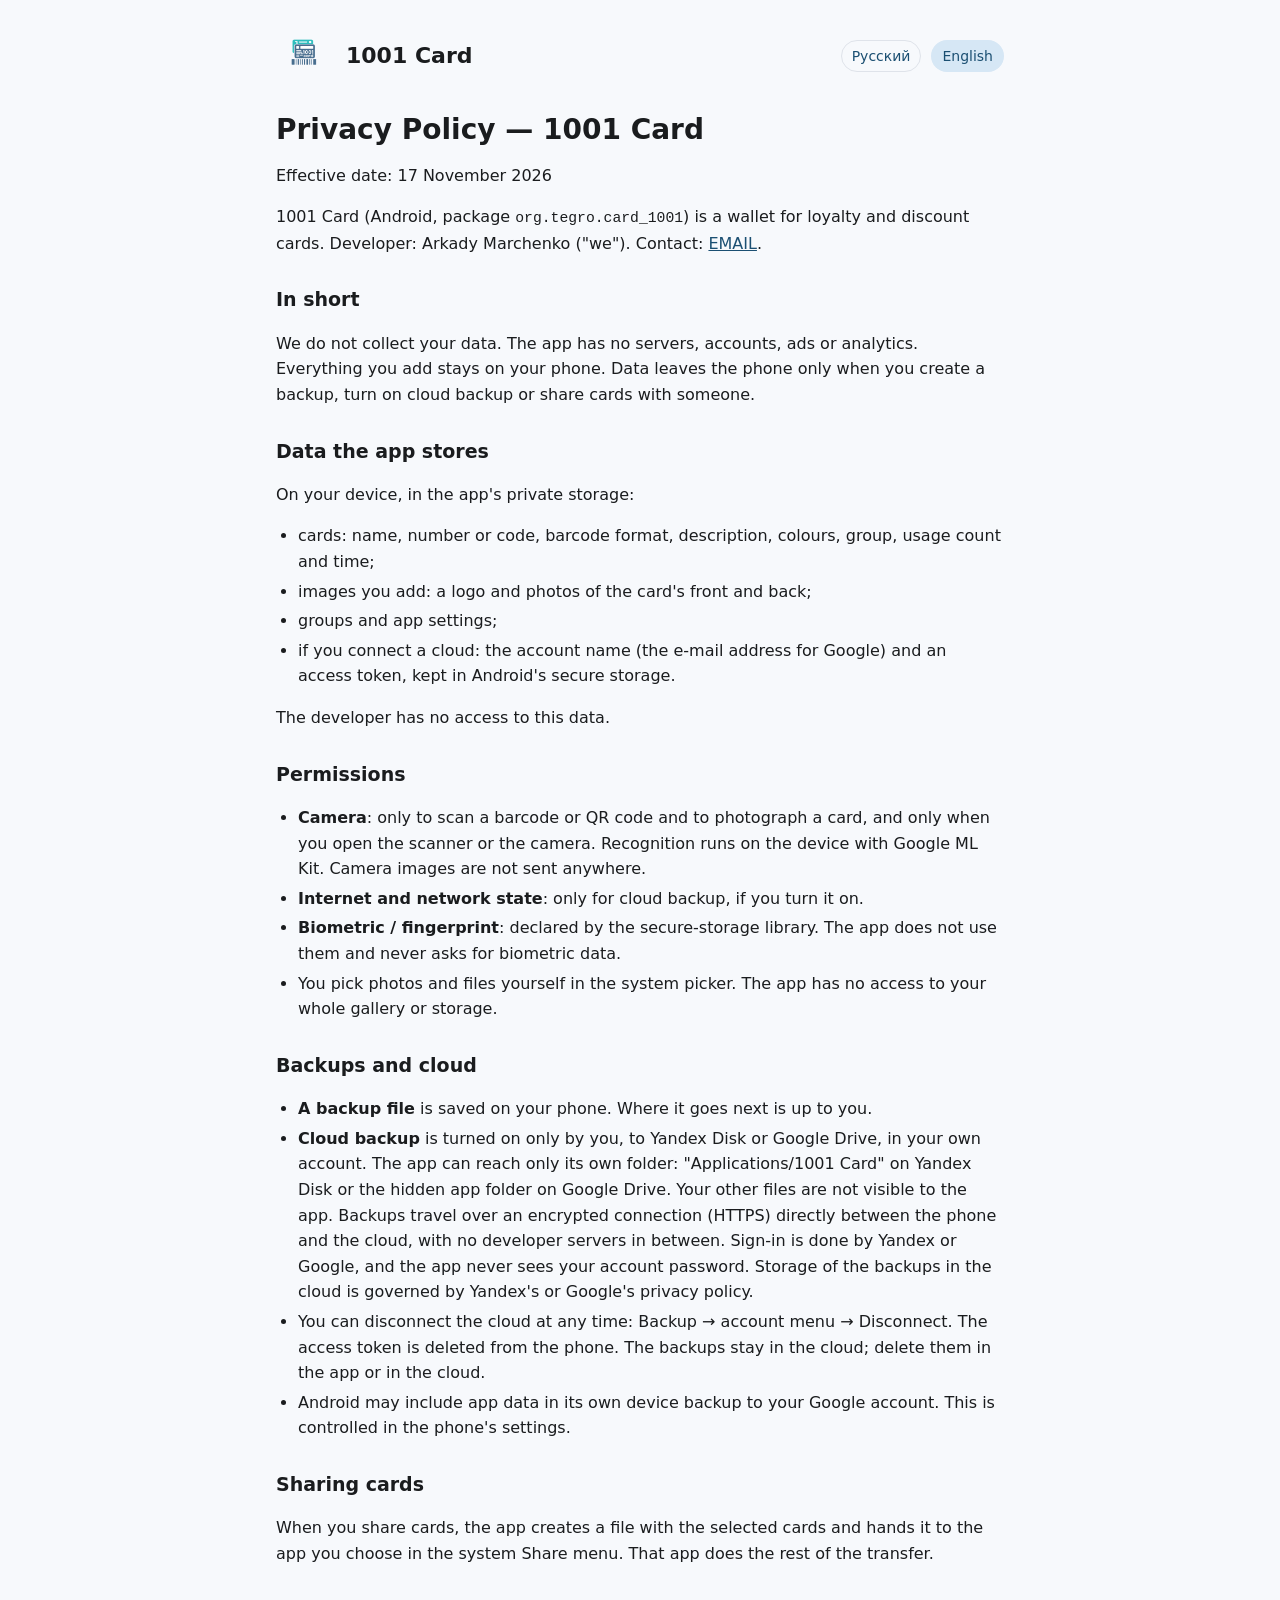
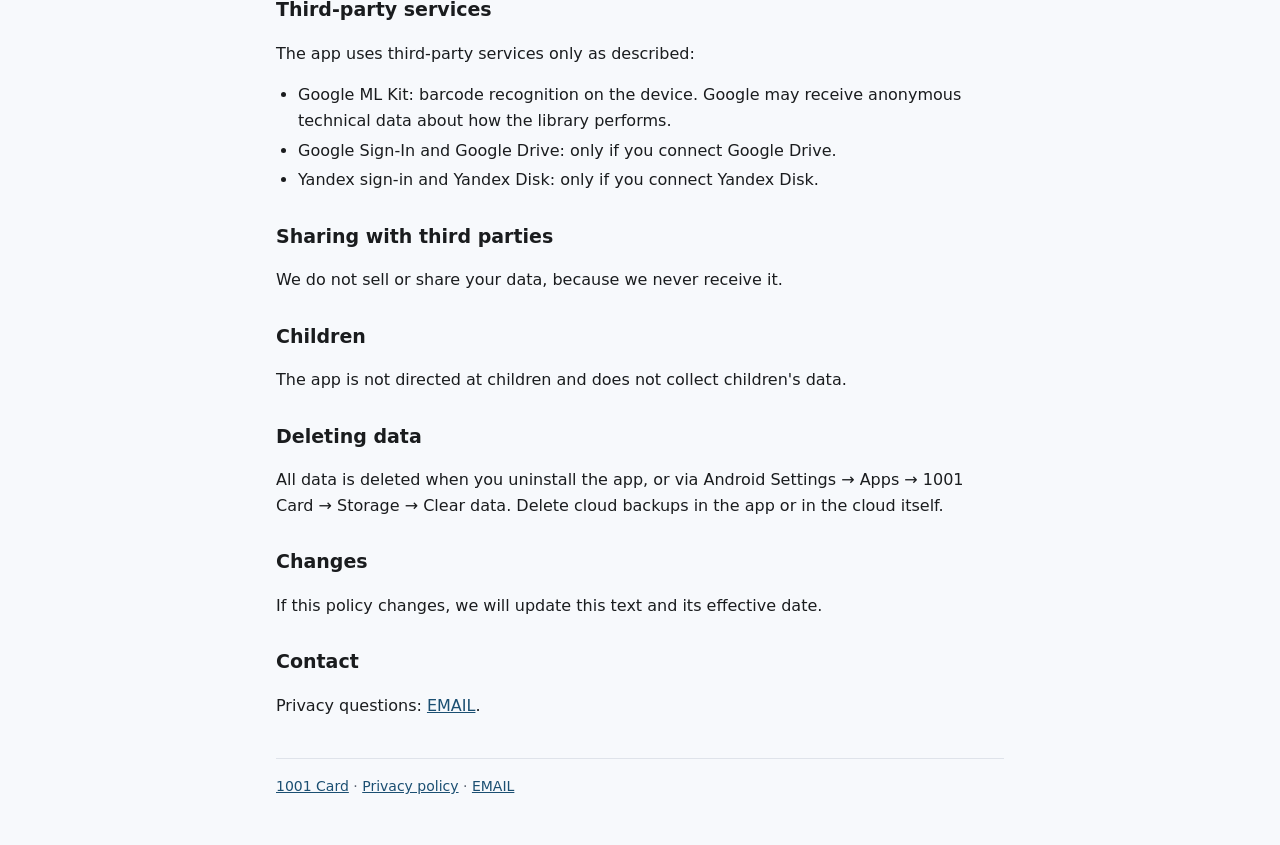
==== privacy.html @ e05da385 "Home page and privacy policy" ====
<!doctype html>
<html lang="en">
<head>
<meta charset="utf-8">
<meta name="viewport" content="width=device-width, initial-scale=1">
<title>1001 Card — Privacy Policy</title>
<meta name="description" content="Privacy policy of 1001 Card, an offline wallet for loyalty cards.">
<link rel="icon" href="favicon.png">
<link rel="stylesheet" href="style.css">
</head>
<body>
<main>
<header>
<a href="./"><img src="icon.png" alt=""></a>
<div class="name"><span data-lang="en">1001 Card</span><span data-lang="ru">1001 Карта</span></div>
<nav class="lang"><a data-to="ru" href="?lang=ru">Русский</a><a data-to="en" href="?lang=en">English</a></nav>
</header>
<section data-lang="en">
<h1>Privacy Policy — 1001 Card</h1>
<p>Effective date: 17 November 2026</p>
<p>1001 Card (Android, package <code>org.tegro.card_1001</code>) is a wallet for loyalty and discount cards. Developer: Arkady Marchenko ("we"). Contact: <a href="mailto:EMAIL">EMAIL</a>.</p>
<h2>In short</h2>
<p>We do not collect your data. The app has no servers, accounts, ads or analytics. Everything you add stays on your phone. Data leaves the phone only when you create a backup, turn on cloud backup or share cards with someone.</p>
<h2>Data the app stores</h2>
<p>On your device, in the app's private storage:</p>
<ul>
<li>cards: name, number or code, barcode format, description, colours, group, usage count and time;</li>
<li>images you add: a logo and photos of the card's front and back;</li>
<li>groups and app settings;</li>
<li>if you connect a cloud: the account name (the e-mail address for Google) and an access token, kept in Android's secure storage.</li>
</ul>
<p>The developer has no access to this data.</p>
<h2>Permissions</h2>
<ul>
<li><strong>Camera</strong>: only to scan a barcode or QR code and to photograph a card, and only when you open the scanner or the camera. Recognition runs on the device with Google ML Kit. Camera images are not sent anywhere.</li>
<li><strong>Internet and network state</strong>: only for cloud backup, if you turn it on.</li>
<li><strong>Biometric / fingerprint</strong>: declared by the secure-storage library. The app does not use them and never asks for biometric data.</li>
<li>You pick photos and files yourself in the system picker. The app has no access to your whole gallery or storage.</li>
</ul>
<h2>Backups and cloud</h2>
<ul>
<li><strong>A backup file</strong> is saved on your phone. Where it goes next is up to you.</li>
<li><strong>Cloud backup</strong> is turned on only by you, to Yandex Disk or Google Drive, in your own account. The app can reach only its own folder: "Applications/1001 Card" on Yandex Disk or the hidden app folder on Google Drive. Your other files are not visible to the app. Backups travel over an encrypted connection (HTTPS) directly between the phone and the cloud, with no developer servers in between. Sign-in is done by Yandex or Google, and the app never sees your account password. Storage of the backups in the cloud is governed by Yandex's or Google's privacy policy.</li>
<li>You can disconnect the cloud at any time: Backup → account menu → Disconnect. The access token is deleted from the phone. The backups stay in the cloud; delete them in the app or in the cloud.</li>
<li>Android may include app data in its own device backup to your Google account. This is controlled in the phone's settings.</li>
</ul>
<h2>Sharing cards</h2>
<p>When you share cards, the app creates a file with the selected cards and hands it to the app you choose in the system Share menu. That app does the rest of the transfer.</p>
<h2>Third-party services</h2>
<p>The app uses third-party services only as described:</p>
<ul>
<li>Google ML Kit: barcode recognition on the device. Google may receive anonymous technical data about how the library performs.</li>
<li>Google Sign-In and Google Drive: only if you connect Google Drive.</li>
<li>Yandex sign-in and Yandex Disk: only if you connect Yandex Disk.</li>
</ul>
<h2>Sharing with third parties</h2>
<p>We do not sell or share your data, because we never receive it.</p>
<h2>Children</h2>
<p>The app is not directed at children and does not collect children's data.</p>
<h2>Deleting data</h2>
<p>All data is deleted when you uninstall the app, or via Android Settings → Apps → 1001 Card → Storage → Clear data. Delete cloud backups in the app or in the cloud itself.</p>
<h2>Changes</h2>
<p>If this policy changes, we will update this text and its effective date.</p>
<h2>Contact</h2>
<p>Privacy questions: <a href="mailto:EMAIL">EMAIL</a>.</p>
</section>
<section data-lang="ru">
<h1>Политика конфиденциальности приложения «1001 Карта»</h1>
<p>Дата вступления в силу: 17 ноября 2026 г.</p>
<p>Приложение «1001 Карта» (Android, пакет <code>org.tegro.card_1001</code>) — кошелёк для карт лояльности и скидочных карт. Разработчик: Аркадий Марченко (далее — «разработчик», «мы»). Контакт: <a href="mailto:EMAIL">EMAIL</a>.</p>
<h2>Коротко</h2>
<p>Мы не собираем ваши данные. У приложения нет серверов, аккаунтов, рекламы и аналитики. Всё, что вы вносите, хранится в вашем телефоне. Данные покидают телефон только когда вы сами создаёте резервную копию, включаете облачное копирование или отправляете карты другому человеку.</p>
<h2>Какие данные хранит приложение</h2>
<p>На вашем устройстве, в закрытой папке приложения:</p>
<ul>
<li>карты: название, номер или код, формат штрихкода, описание, цвета, группа, число и время использований;</li>
<li>изображения, которые вы добавили: логотип, фото лицевой и обратной стороны карты;</li>
<li>группы и настройки приложения;</li>
<li>если вы подключили облако — имя аккаунта (для Google — адрес почты) и ключ доступа к облаку. Ключ хранится в защищённом хранилище Android.</li>
</ul>
<p>Разработчик не получает к этим данным доступа.</p>
<h2>Разрешения</h2>
<ul>
<li><strong>Камера</strong> — только чтобы сканировать штрихкод или QR-код и сфотографировать карту, и только когда вы сами открываете сканер или камеру. Распознавание выполняется на устройстве библиотекой Google ML Kit. Изображения с камеры никуда не отправляются.</li>
<li><strong>Интернет и состояние сети</strong> — только для облачного резервного копирования, если вы его включили.</li>
<li><strong>Биометрия / отпечаток</strong> — эти разрешения объявляет библиотека защищённого хранилища. Приложение их не использует и биометрические данные не запрашивает.</li>
<li>Фото из галереи и файлы вы выбираете сами через системное окно выбора. Доступа ко всей галерее или памяти у приложения нет.</li>
</ul>
<h2>Резервные копии и облако</h2>
<ul>
<li><strong>Резервная копия в файл</strong> сохраняется на вашем телефоне. Куда её отправить дальше, решаете вы.</li>
<li><strong>Облачное копирование</strong> включается только вами, в Яндекс Диск или Google Диск, в ваш собственный аккаунт. Приложение получает доступ только к своей отдельной папке: «Приложения/1001 Card» в Яндекс Диске или скрытая папка приложения в Google Диске. Остальные ваши файлы приложению не видны. Копии передаются по защищённому соединению (HTTPS) напрямую между телефоном и облаком, без серверов разработчика. Вход выполняется через Яндекс или Google, пароль от аккаунта приложение не видит. Хранение копий в облаке регулируется политикой конфиденциальности Яндекса или Google.</li>
<li>Отключить облако можно в любой момент: «Резервная копия» → меню аккаунта → «Отключить». Ключ доступа удаляется с телефона. Сами копии останутся в облаке, их можно удалить в приложении или в облаке.</li>
<li>Android может включать данные приложения в системную резервную копию вашего Google-аккаунта. Это настраивается в параметрах телефона.</li>
</ul>
<h2>Отправка карт</h2>
<p>Когда вы делитесь картами, приложение создаёт файл с выбранными картами и передаёт его в приложение, которое вы выбрали в системном меню «Поделиться». Дальнейшую передачу выполняет это приложение.</p>
<h2>Сторонние сервисы</h2>
<p>Приложение использует сервисы третьих лиц только в описанных случаях:</p>
<ul>
<li>Google ML Kit — распознавание штрихкодов на устройстве. Google может получать обезличенные технические данные о работе библиотеки.</li>
<li>Вход через Google и Google Диск — только если вы подключили Google Диск.</li>
<li>Вход через Яндекс и Яндекс Диск — только если вы подключили Яндекс Диск.</li>
</ul>
<h2>Передача данных третьим лицам</h2>
<p>Мы не продаём и не передаём ваши данные, потому что не получаем их.</p>
<h2>Дети</h2>
<p>Приложение не предназначено специально для детей и не собирает данные детей.</p>
<h2>Удаление данных</h2>
<p>Все данные удаляются вместе с приложением или через «Настройки Android → Приложения → 1001 Карта → Хранилище → Очистить данные». Копии в облаке удаляются в приложении или в самом облаке.</p>
<h2>Изменения политики</h2>
<p>При изменении политики мы обновим этот текст и дату вступления в силу.</p>
<h2>Контакты</h2>
<p>Вопросы о конфиденциальности: <a href="mailto:EMAIL">EMAIL</a>.</p>
</section>
<footer>
<div data-lang="en"><a href="./">1001 Card</a> · <a href="privacy.html">Privacy policy</a> · <a href="mailto:EMAIL">EMAIL</a></div>
<div data-lang="ru"><a href="./">1001 Карта</a> · <a href="privacy.html">Политика конфиденциальности</a> · <a href="mailto:EMAIL">EMAIL</a></div>
</footer>
</main>
<script src="lang.js"></script>
</body>
</html>
---- style.css ----
:root{--bg:#f7f9fc;--fg:#1a1c1e;--muted:#5a6270;--card:#fff;--line:#dfe3ea;--accent:#1b4f72;--accent-soft:#d6e7f5}
@media (prefers-color-scheme:dark){:root{--bg:#111418;--fg:#e3e6ea;--muted:#a3abb7;--card:#1b1f24;--line:#2c323a;--accent:#8fc3ec;--accent-soft:#1d3346}}
*{box-sizing:border-box}
body{margin:0;background:var(--bg);color:var(--fg);font:16px/1.6 system-ui,-apple-system,"Segoe UI",Roboto,sans-serif}
main{max-width:760px;margin:0 auto;padding:24px 16px 48px}
header{display:flex;align-items:center;gap:14px;margin-bottom:8px}
header img{width:56px;height:56px;border-radius:14px}
header .name{font-size:22px;font-weight:600}
nav.lang{margin-left:auto;font-size:14px;display:flex;gap:10px}
a{color:var(--accent)}
nav.lang a{text-decoration:none;padding:4px 10px;border-radius:999px;border:1px solid var(--line)}
nav.lang a.on{background:var(--accent-soft);border-color:transparent}
h1{font-size:28px;line-height:1.25;margin:24px 0 8px}
h2{font-size:19px;margin:28px 0 6px}
p,li{color:var(--fg)}
.muted{color:var(--muted)}
ul{padding-left:22px}
li{margin:4px 0}
.box{background:var(--card);border:1px solid var(--line);border-radius:16px;padding:16px 20px;margin:16px 0}
.hero{display:flex;gap:28px;align-items:flex-start;flex-wrap:wrap}
.hero .text{flex:1 1 300px;min-width:0}
.hero img.shot{width:240px;max-width:100%;border-radius:20px;border:1px solid var(--line)}
.stores{display:flex;gap:10px;flex-wrap:wrap;margin:16px 0}
.stores a{display:inline-block;padding:10px 18px;border-radius:999px;background:var(--accent);color:var(--bg);text-decoration:none;font-weight:600}
footer{margin-top:40px;padding-top:16px;border-top:1px solid var(--line);font-size:14px;color:var(--muted)}
code{font-size:.92em}
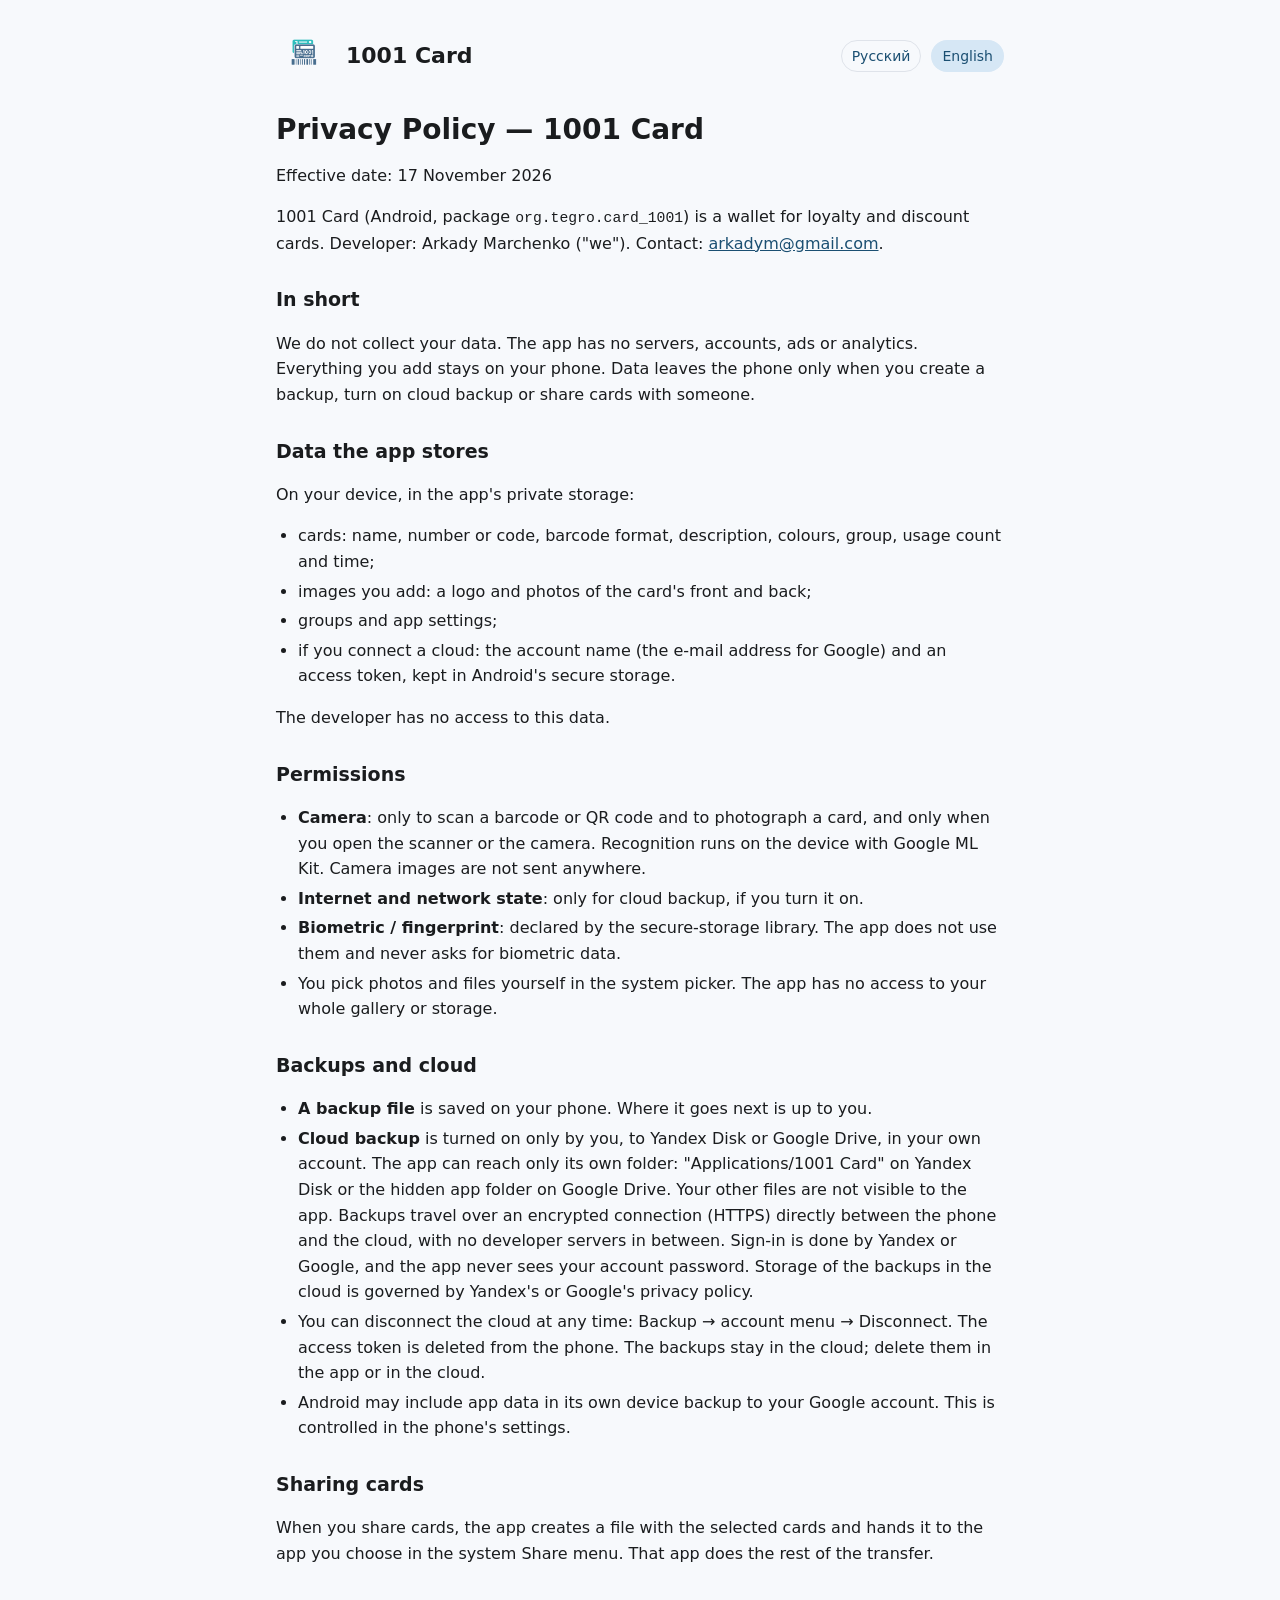
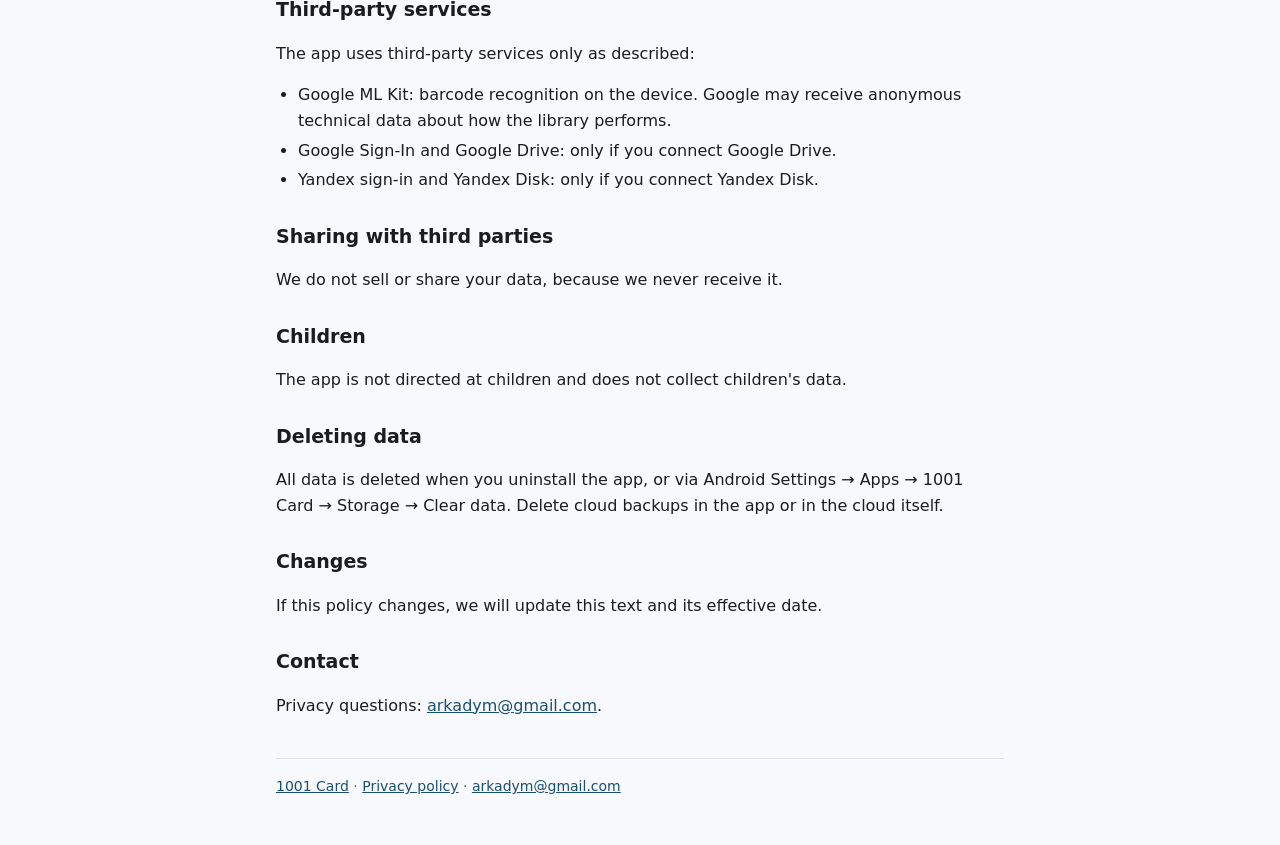
==== commit 2e6407e1: "Contact e-mail (obfuscated), Google Play link, RuStore hidden until published, Google Search Console" ====
--- a/privacy.html
+++ b/privacy.html
@@ -18,7 +18,7 @@
 <section data-lang="en">
 <h1>Privacy Policy — 1001 Card</h1>
 <p>Effective date: 17 November 2026</p>
-<p>1001 Card (Android, package <code>org.tegro.card_1001</code>) is a wallet for loyalty and discount cards. Developer: Arkady Marchenko ("we"). Contact: <a href="mailto:EMAIL">EMAIL</a>.</p>
+<p>1001 Card (Android, package <code>org.tegro.card_1001</code>) is a wallet for loyalty and discount cards. Developer: Arkady Marchenko ("we"). Contact: <a class="mail" href="#">e-mail</a>.</p>
 <h2>In short</h2>
 <p>We do not collect your data. The app has no servers, accounts, ads or analytics. Everything you add stays on your phone. Data leaves the phone only when you create a backup, turn on cloud backup or share cards with someone.</p>
 <h2>Data the app stores</h2>
@@ -62,12 +62,12 @@
 <h2>Changes</h2>
 <p>If this policy changes, we will update this text and its effective date.</p>
 <h2>Contact</h2>
-<p>Privacy questions: <a href="mailto:EMAIL">EMAIL</a>.</p>
+<p>Privacy questions: <a class="mail" href="#">e-mail</a>.</p>
 </section>
 <section data-lang="ru">
 <h1>Политика конфиденциальности приложения «1001 Карта»</h1>
 <p>Дата вступления в силу: 17 ноября 2026 г.</p>
-<p>Приложение «1001 Карта» (Android, пакет <code>org.tegro.card_1001</code>) — кошелёк для карт лояльности и скидочных карт. Разработчик: Аркадий Марченко (далее — «разработчик», «мы»). Контакт: <a href="mailto:EMAIL">EMAIL</a>.</p>
+<p>Приложение «1001 Карта» (Android, пакет <code>org.tegro.card_1001</code>) — кошелёк для карт лояльности и скидочных карт. Разработчик: Аркадий Марченко (далее — «разработчик», «мы»). Контакт: <a class="mail" href="#">e-mail</a>.</p>
 <h2>Коротко</h2>
 <p>Мы не собираем ваши данные. У приложения нет серверов, аккаунтов, рекламы и аналитики. Всё, что вы вносите, хранится в вашем телефоне. Данные покидают телефон только когда вы сами создаёте резервную копию, включаете облачное копирование или отправляете карты другому человеку.</p>
 <h2>Какие данные хранит приложение</h2>
@@ -111,13 +111,14 @@
 <h2>Изменения политики</h2>
 <p>При изменении политики мы обновим этот текст и дату вступления в силу.</p>
 <h2>Контакты</h2>
-<p>Вопросы о конфиденциальности: <a href="mailto:EMAIL">EMAIL</a>.</p>
+<p>Вопросы о конфиденциальности: <a class="mail" href="#">e-mail</a>.</p>
 </section>
 <footer>
-<div data-lang="en"><a href="./">1001 Card</a> · <a href="privacy.html">Privacy policy</a> · <a href="mailto:EMAIL">EMAIL</a></div>
-<div data-lang="ru"><a href="./">1001 Карта</a> · <a href="privacy.html">Политика конфиденциальности</a> · <a href="mailto:EMAIL">EMAIL</a></div>
+<div data-lang="en"><a href="./">1001 Card</a> · <a href="privacy.html">Privacy policy</a> · <a class="mail" href="#">e-mail</a></div>
+<div data-lang="ru"><a href="./">1001 Карта</a> · <a href="privacy.html">Политика конфиденциальности</a> · <a class="mail" href="#">e-mail</a></div>
 </footer>
 </main>
 <script src="lang.js"></script>
+<script src="mail.js"></script>
 </body>
 </html>
